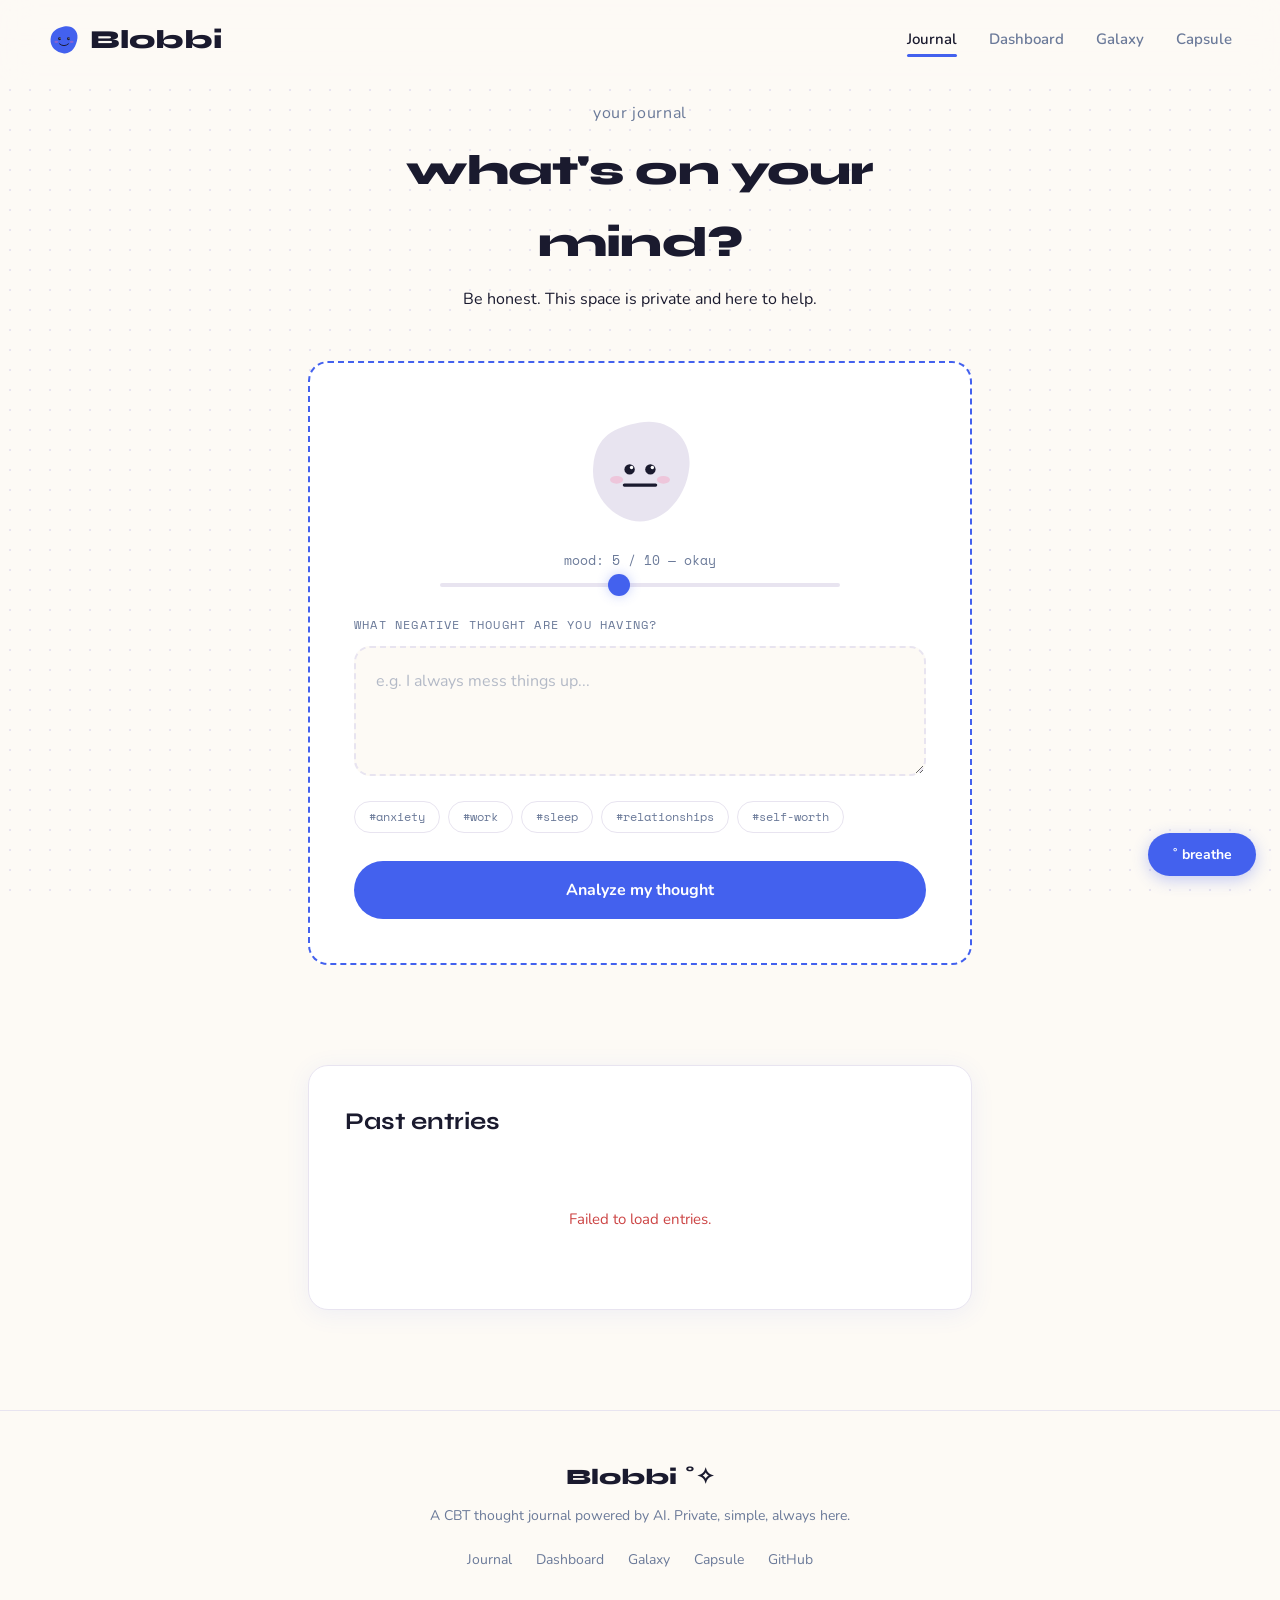
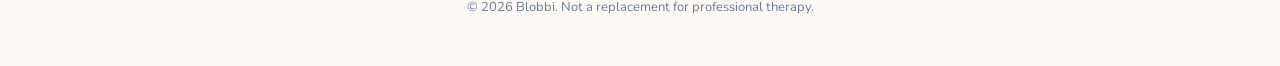
==== frontend/index.html @ 7f89bcb4 "fix: mobile nav fully opaque with visible links - Background fully opaque (no transparency/blur) - L" ====
<!DOCTYPE html>
<html lang="en">
<head>
    <meta charset="UTF-8">
    <meta name="viewport" content="width=device-width, initial-scale=1.0">
    <title>Blobbi — your feelings, sorted ˚✧</title>

    <!-- Google Fonts via <link> -->
    <link href="https://fonts.googleapis.com/css2?family=Nunito:wght@400;600;700;800;900&family=Syne:wght@700;800&family=Space+Mono&display=swap" rel="stylesheet">

    <style>
        /* ============================================================
           Blobbi — Design System
           ============================================================ */

        :root {
            --color-bg: #FDFAF5;
            --color-surface: #FFFFFF;
            --color-primary: #4361EE;
            --color-secondary: #C8F542;
            --color-pink: #FF6B9D;
            --color-yellow: #FFD166;
            --color-sky: #A8DAFF;
            --color-text: #1A1A2E;
            --color-muted: #6B7A99;
            --color-border: #E8E4F0;

            --font-display: 'Syne', sans-serif;
            --font-body: 'Nunito', sans-serif;
            --font-mono: 'Space Mono', monospace;

            --radius-card: 20px;
            --radius-pill: 100px;
            --shadow-card: 0 4px 24px rgba(67, 97, 238, 0.08);
            --shadow-card-hover: 0 8px 32px rgba(67, 97, 238, 0.14);
        }

        *, *::before, *::after {
            margin: 0;
            padding: 0;
            box-sizing: border-box;
        }

        html { scroll-behavior: smooth; font-size: 16px; }

        body {
            font-family: var(--font-body);
            background: var(--color-bg);
            color: var(--color-text);
            line-height: 1.7;
            overflow-x: hidden;
            -webkit-font-smoothing: antialiased;
        }

        /* Dot-grid background pattern */
        body::before {
            content: '';
            position: fixed;
            inset: 0;
            z-index: -1;
            background-image: radial-gradient(circle, var(--color-border) 1.2px, transparent 1.2px);
            background-size: 20px 20px;
        }

        /* Scroll reveal */
        .reveal {
            opacity: 0;
            transform: translateY(20px);
            transition: opacity 0.4s ease, transform 0.4s ease;
        }
        .reveal.visible {
            opacity: 1;
            transform: translateY(0);
        }

        /* ============================================================
           Navbar
           ============================================================ */
        .navbar {
            position: fixed;
            top: 0; left: 0; right: 0;
            z-index: 100;
            display: flex;
            align-items: center;
            justify-content: space-between;
            padding: 18px 48px;
            background: rgba(253, 250, 245, 0.85);
            backdrop-filter: blur(16px);
            -webkit-backdrop-filter: blur(16px);
            transition: box-shadow 0.3s ease;
        }
        .navbar.scrolled {
            box-shadow: 0 1px 0 var(--color-border);
        }

        .navbar-brand {
            display: flex;
            align-items: center;
            gap: 10px;
            font-family: var(--font-display);
            font-weight: 800;
            font-size: 26px;
            color: var(--color-text);
            text-decoration: none;
        }
        .navbar-brand .blob-icon { width: 32px; height: 32px; }

        .nav-links {
            display: flex;
            align-items: center;
            gap: 32px;
        }
        .nav-links a {
            font-family: var(--font-body);
            font-size: 15px;
            font-weight: 600;
            color: var(--color-muted);
            text-decoration: none;
            position: relative;
            transition: color 0.25s ease;
        }
        .nav-links a:hover,
        .nav-links a.active { color: var(--color-text); }
        .nav-links a::after {
            content: '';
            position: absolute;
            bottom: -4px; left: 0;
            width: 0; height: 2.5px;
            background: var(--color-primary);
            border-radius: 2px;
            transition: width 0.3s ease;
        }
        .nav-links a:hover::after,
        .nav-links a.active::after { width: 100%; }

        .nav-cta {
            font-family: var(--font-body);
            font-size: 14px;
            font-weight: 700;
            color: var(--color-text) !important;
            background: var(--color-secondary);
            padding: 10px 26px;
            border-radius: var(--radius-pill);
            text-decoration: none;
            transition: transform 0.2s ease, box-shadow 0.2s ease;
        }
        .nav-cta::after { display: none !important; }
        .nav-cta:hover {
            transform: scale(1.04);
            box-shadow: 0 4px 16px rgba(200, 245, 66, 0.4);
        }

        .nav-toggle {
            display: none;
            flex-direction: column;
            gap: 5px;
            background: none;
            border: none;
            cursor: pointer;
            padding: 4px;
        }
        .nav-toggle span {
            display: block;
            width: 24px; height: 2.5px;
            background: var(--color-text);
            border-radius: 2px;
            transition: transform 0.3s ease, opacity 0.3s ease;
        }

        /* ============================================================
           Journal Section
           ============================================================ */
        .journal-section {
            padding: 100px 48px;
            max-width: 760px;
            margin: 0 auto;
        }
        .journal-header { text-align: center; margin-bottom: 48px; }
        .journal-header .section-label {
            font-family: var(--font-body);
            font-weight: 400;
            font-size: 16px;
            color: var(--color-muted);
            letter-spacing: 0.04em;
            margin-bottom: 8px;
        }
        .journal-header .section-title {
            font-family: var(--font-display);
            font-weight: 800;
            font-size: clamp(28px, 3.5vw, 42px);
            color: var(--color-text);
            letter-spacing: -0.02em;
            margin-bottom: 8px;
        }
        .journal-header .section-desc { margin: 0 auto; }

        .journal-card {
            background: var(--color-surface);
            border: 2px dashed var(--color-primary);
            border-radius: var(--radius-card);
            padding: 44px;
            position: relative;
        }

        /* Mood display — single blob + slider */
        .mood-section {
            text-align: center;
            margin-bottom: 28px;
        }

        .mood-blob-display {
            width: 130px;
            height: 130px;
            margin: 0 auto 12px;
            animation: blobFloat 3s ease-in-out infinite;
            overflow: visible;
        }
        .mood-blob-display svg {
            width: 100%;
            height: 100%;
            overflow: visible;
            transition: opacity 0.3s ease;
        }

        .mood-value {
            font-family: var(--font-mono);
            font-size: 13px;
            color: var(--color-muted);
            margin-bottom: 12px;
        }

        /* Mood slider */
        .mood-slider-wrap {
            margin-bottom: 24px;
        }
        .mood-slider-wrap input[type="range"] {
            -webkit-appearance: none;
            appearance: none;
            width: 100%;
            max-width: 400px;
            height: 4px;
            background: var(--color-border);
            border-radius: 2px;
            outline: none;
            cursor: pointer;
            display: block;
            margin: 0 auto;
        }
        .mood-slider-wrap input[type="range"]::-webkit-slider-thumb {
            -webkit-appearance: none;
            width: 22px; height: 22px;
            border-radius: 50%;
            background: var(--color-primary);
            cursor: pointer;
            box-shadow: 0 0 12px rgba(67, 97, 238, 0.3);
            transition: transform 0.2s ease;
        }
        .mood-slider-wrap input[type="range"]::-webkit-slider-thumb:hover {
            transform: scale(1.15);
        }
        .mood-slider-wrap input[type="range"]::-moz-range-thumb {
            width: 22px; height: 22px;
            border-radius: 50%;
            background: var(--color-primary);
            border: none;
            cursor: pointer;
            box-shadow: 0 0 12px rgba(67, 97, 238, 0.3);
        }

        /* Thought textarea */
        .form-label {
            display: block;
            font-family: var(--font-mono);
            font-size: 12px;
            letter-spacing: 0.1em;
            text-transform: uppercase;
            color: var(--color-muted);
            margin-bottom: 10px;
        }

        .thought-input {
            width: 100%;
            min-height: 130px;
            padding: 20px;
            font-family: var(--font-body);
            font-size: 16px;
            line-height: 1.7;
            color: var(--color-text);
            background: var(--color-bg);
            border: 2px dashed var(--color-border);
            border-radius: 16px;
            outline: none;
            resize: vertical;
            transition: border-color 0.3s ease, box-shadow 0.3s ease;
        }
        .thought-input::placeholder { color: var(--color-muted); opacity: 0.5; }
        .thought-input:focus {
            border-color: var(--color-primary);
            box-shadow: 0 0 0 3px rgba(67, 97, 238, 0.08);
        }

        /* Tag stickers */
        .tag-row {
            display: flex;
            flex-wrap: wrap;
            gap: 8px;
            margin-top: 16px;
        }
        .tag-sticker {
            font-family: var(--font-mono);
            font-size: 12px;
            padding: 5px 14px;
            border-radius: var(--radius-pill);
            border: 1.5px solid var(--color-border);
            background: var(--color-surface);
            color: var(--color-muted);
            cursor: pointer;
            transition: all 0.2s ease;
        }
        .tag-sticker:hover { border-color: var(--color-primary); color: var(--color-primary); }
        .tag-sticker.active {
            background: var(--color-primary);
            color: #fff;
            border-color: var(--color-primary);
        }
        .tag-sticker.lime { background: var(--color-secondary); color: var(--color-text); border-color: var(--color-secondary); }
        .tag-sticker.pink { background: rgba(255,107,157,0.15); color: var(--color-pink); border-color: var(--color-pink); }
        .tag-sticker.yellow { background: rgba(255,209,102,0.2); color: #b8860b; border-color: var(--color-yellow); }

        /* Submit */
        .submit-btn {
            display: block;
            width: 100%;
            padding: 18px;
            margin-top: 28px;
            font-family: var(--font-body);
            font-size: 16px;
            font-weight: 700;
            color: #fff;
            background: var(--color-primary);
            border: none;
            border-radius: var(--radius-pill);
            cursor: pointer;
            transition: transform 0.2s ease, box-shadow 0.2s ease;
        }
        .submit-btn:hover {
            transform: scale(1.02);
            box-shadow: 0 8px 24px rgba(67, 97, 238, 0.3);
        }
        .submit-btn:active { transform: scale(0.97) !important; }
        .submit-btn:disabled { opacity: 0.5; cursor: not-allowed; transform: none; box-shadow: none; }

        .loading-dots span {
            display: inline-block;
            opacity: 0;
            animation: dotFade 1.4s infinite;
        }
        .loading-dots span:nth-child(2) { animation-delay: 0.2s; }
        .loading-dots span:nth-child(3) { animation-delay: 0.4s; }
        @keyframes dotFade {
            0%, 60%, 100% { opacity: 0; }
            30% { opacity: 1; }
        }

        /* AI Response */
        .response-area {
            display: none;
            margin-top: 28px;
            opacity: 0;
            transform: translateY(12px);
        }
        .response-area.visible {
            display: block;
            animation: fadeSlideUp 0.5s ease forwards;
        }
        @keyframes fadeSlideUp {
            to { opacity: 1; transform: translateY(0); }
        }

        .response-label {
            font-family: var(--font-mono);
            font-size: 11px;
            letter-spacing: 0.12em;
            text-transform: uppercase;
            color: var(--color-muted);
            margin-bottom: 6px;
        }

        .distortion-pill {
            display: inline-block;
            background: rgba(255, 107, 157, 0.12);
            color: var(--color-pink);
            border-radius: var(--radius-pill);
            padding: 5px 16px;
            font-family: var(--font-mono);
            font-size: 13px;
            font-weight: 700;
        }

        .reframe-box {
            margin-top: 16px;
            background: rgba(67, 97, 238, 0.05);
            border-left: 3px solid var(--color-primary);
            border-radius: 0 12px 12px 0;
            padding: 18px 22px;
            font-size: 16px;
            line-height: 1.8;
            color: var(--color-text);
        }

        .error {
            color: #c44;
            background: rgba(204, 68, 68, 0.06);
            border: 1px solid rgba(204, 68, 68, 0.12);
            padding: 12px 18px;
            border-radius: 12px;
            margin-top: 16px;
            font-size: 14px;
            display: none;
        }
        .error.visible { display: block; }

        /* ============================================================
           Past Entries
           ============================================================ */
        .entries-section {
            padding: 0 48px 100px;
            max-width: 760px;
            margin: 0 auto;
        }
        .entries-card {
            background: var(--color-surface);
            border-radius: var(--radius-card);
            padding: 36px;
            box-shadow: var(--shadow-card);
            border: 1px solid var(--color-border);
        }
        .entries-title {
            font-family: var(--font-display);
            font-weight: 700;
            font-size: 24px;
            color: var(--color-text);
            margin-bottom: 24px;
        }

        .entry-item {
            padding: 20px 0;
            border-bottom: 1px solid var(--color-border);
        }
        .entry-item:last-child { border-bottom: none; }

        .entry-header {
            display: flex;
            justify-content: space-between;
            align-items: baseline;
            margin-bottom: 8px;
        }
        .entry-mood {
            font-family: var(--font-display);
            font-weight: 700;
            font-size: 24px;
            color: var(--color-primary);
        }
        .entry-date {
            font-family: var(--font-mono);
            font-size: 11px;
            color: var(--color-muted);
        }
        .entry-thought {
            font-style: italic;
            color: var(--color-muted);
            font-size: 15px;
            margin: 8px 0;
            line-height: 1.6;
        }
        .entry-distortion { margin-bottom: 8px; }
        .entry-reframe {
            font-size: 14px;
            color: var(--color-muted);
            line-height: 1.7;
        }

        .empty-state {
            text-align: center;
            color: var(--color-muted);
            font-size: 15px;
            padding: 40px 0;
        }
        .loading {
            text-align: center;
            color: var(--color-muted);
            font-size: 14px;
            padding: 24px 0;
        }

        /* ============================================================
           Breath Bubble
           ============================================================ */
        .breathe-btn {
            position: fixed; bottom: 24px; right: 24px; z-index: 90;
            font-family: var(--font-body); font-size: 14px; font-weight: 700;
            color: #fff; background: var(--color-primary);
            padding: 12px 24px; border-radius: var(--radius-pill);
            border: none; cursor: pointer;
            box-shadow: 0 4px 16px rgba(67, 97, 238, 0.3);
            transition: transform 0.2s ease, box-shadow 0.2s ease;
        }
        .breathe-btn:hover { transform: scale(1.04); box-shadow: 0 6px 24px rgba(67, 97, 238, 0.4); }

        .breathe-overlay {
            position: fixed; inset: 0; z-index: 1000;
            background: rgba(253, 250, 245, 0.95);
            backdrop-filter: blur(20px); -webkit-backdrop-filter: blur(20px);
            display: none; flex-direction: column;
            align-items: center; justify-content: center;
        }
        .breathe-overlay.active { display: flex; }

        .breathe-wrap {
            position: relative;
            width: 200px; height: 200px;
            display: flex; align-items: center; justify-content: center;
        }
        .breathe-ring {
            position: absolute;
            width: 180px; height: 180px;
            transform: rotate(-90deg);
        }
        .breathe-ring circle {
            fill: none; stroke-width: 3; stroke-linecap: round;
        }
        .breathe-ring .ring-bg { stroke: var(--color-border); }
        .breathe-ring .ring-progress {
            stroke: var(--color-primary);
            stroke-dasharray: 534; stroke-dashoffset: 534;
            transition: stroke-dashoffset linear, stroke 0.5s ease;
        }

        .breathe-blob {
            width: 100px; height: 100px;
            transition-timing-function: ease-in-out;
        }
        .breathe-blob path { transition: fill ease-in-out; }

        .breathe-label {
            font-family: var(--font-display); font-weight: 800;
            font-size: clamp(28px, 4vw, 42px);
            color: var(--color-text); margin-top: 32px;
            transition: color 0.5s ease;
        }
        .breathe-counter {
            font-family: var(--font-mono); font-size: 14px;
            color: var(--color-muted); margin-top: 12px;
        }
        .breathe-done {
            font-family: var(--font-body); font-size: 16px; font-weight: 700;
            color: var(--color-primary); background: none;
            border: 2px solid var(--color-primary);
            padding: 12px 32px; border-radius: var(--radius-pill);
            cursor: pointer; margin-top: 32px;
            transition: all 0.2s ease;
        }
        .breathe-done:hover { background: var(--color-primary); color: #fff; }

        /* ============================================================
           Footer
           ============================================================ */
        .footer {
            border-top: 1px solid var(--color-border);
            padding: 48px;
            text-align: center;
        }
        .footer-brand {
            font-family: var(--font-display);
            font-weight: 800;
            font-size: 22px;
            color: var(--color-text);
            margin-bottom: 8px;
        }
        .footer-tagline {
            font-size: 14px;
            color: var(--color-muted);
            margin-bottom: 20px;
        }
        .footer-links {
            display: flex;
            justify-content: center;
            gap: 24px;
            flex-wrap: wrap;
        }
        .footer-links a {
            font-size: 14px;
            color: var(--color-muted);
            text-decoration: none;
            transition: color 0.25s ease;
        }
        .footer-links a:hover { color: var(--color-text); }
        .footer-bottom {
            margin-top: 24px;
            font-size: 13px;
            color: var(--color-muted);
        }

        /* ============================================================
           Responsive
           ============================================================ */
        @media (max-width: 768px) {
            .navbar { padding: 14px 24px; }
            .nav-links {
                display: none;
                position: fixed;
                top: 0; left: 0; right: 0; bottom: 0;
                background: #FDFAF5;
                flex-direction: column;
                align-items: center;
                justify-content: center;
                gap: 36px;
                z-index: 99;
            }
            .nav-links.open { display: flex; }
            .nav-links a {
                font-size: 22px;
                font-weight: 700;
                color: #1A1A2E !important;
                padding: 8px 0;
            }
            .nav-links a::after { display: none; }
            .nav-toggle { display: flex; z-index: 101; }
            .section { padding: 64px 24px; }
            .journal-section, .entries-section { padding-left: 24px; padding-right: 24px; }
            .journal-card, .entries-card { padding: 28px; }
            .footer { padding: 40px 24px; }
            .mood-blob-display { width: 110px; height: 110px; }
        }

        @media (max-width: 480px) {
            .journal-section { padding: 80px 20px 48px; }
            .journal-card { padding: 20px; }
        }
    </style>
</head>
<body>

    <!-- ============================================================
         Navbar
         ============================================================ -->
    <nav class="navbar" id="navbar">
        <a href="/" class="navbar-brand">
            <!-- Blob mascot SVG -->
            <svg class="blob-icon" viewBox="0 0 100 100" xmlns="http://www.w3.org/2000/svg">
                <path d="M50 8 C72 3, 95 18, 92 44 C89 70, 74 94, 50 92 C26 90, 6 72, 8 48 C10 22, 28 13, 50 8Z" fill="#4361EE"/>
                <circle cx="36" cy="46" r="4.5" fill="#1A1A2E"/>
                <circle cx="64" cy="46" r="4.5" fill="#1A1A2E"/>
                <circle cx="37.5" cy="44.5" r="1.5" fill="#fff"/>
                <circle cx="65.5" cy="44.5" r="1.5" fill="#fff"/>
                <ellipse cx="26" cy="56" rx="6" ry="3.5" fill="#FF6B9D" opacity="0.35"/>
                <ellipse cx="74" cy="56" rx="6" ry="3.5" fill="#FF6B9D" opacity="0.35"/>
                <path d="M36 62 Q50 74 64 62" stroke="#1A1A2E" stroke-width="3" fill="none" stroke-linecap="round"/>
            </svg>
            Blobbi
        </a>
        <div class="nav-links" id="navLinks">
            <a href="/" class="active">Journal</a>
            <a href="dashboard.html">Dashboard</a>
            <a href="galaxy.html">Galaxy</a>
            <a href="capsule.html">Capsule</a>
        </div>
        <button class="nav-toggle" id="navToggle" aria-label="Toggle menu">
            <span></span><span></span><span></span>
        </button>
    </nav>

    <!-- ============================================================
         Journal (the actual app)
         ============================================================ -->
    <section class="journal-section" id="journal">
        <div class="journal-header reveal">
            <p class="section-label">your journal</p>
            <h2 class="section-title">what's on your mind?</h2>
            <p class="section-desc">
                Be honest. This space is private and here to help.
            </p>
        </div>

        <div class="journal-card reveal">
            <!-- Mood: single blob + slider -->
            <div class="mood-section">
                <div class="mood-blob-display" id="mood-blob-display">
                    <!-- Blob SVG injected by JS based on slider value -->
                </div>
                <div class="mood-value" id="mood-value">mood: 5 / 10 — okay</div>

                <!-- Mood slider -->
                <div class="mood-slider-wrap">
                    <input type="range" id="mood" min="1" max="10" value="5">
                </div>
            </div>

            <!-- Thought input -->
            <label class="form-label" for="thought">What negative thought are you having?</label>
            <textarea class="thought-input" id="thought" placeholder="e.g. I always mess things up..."></textarea>

            <!-- Tag stickers -->
            <div class="tag-row" id="tag-row">
                <span class="tag-sticker" data-tag="anxiety">#anxiety</span>
                <span class="tag-sticker" data-tag="work">#work</span>
                <span class="tag-sticker" data-tag="sleep">#sleep</span>
                <span class="tag-sticker" data-tag="relationships">#relationships</span>
                <span class="tag-sticker" data-tag="self-worth">#self-worth</span>
            </div>

            <!-- Submit -->
            <button class="submit-btn" id="submit-btn" onclick="submitEntry()">Analyze my thought</button>

            <!-- AI response -->
            <div class="response-area" id="response-area">
                <div class="response-label">Cognitive distortion</div>
                <div class="distortion-pill" id="response-distortion"></div>
                <div style="margin-top: 16px;">
                    <div class="response-label">A gentler perspective</div>
                    <div class="reframe-box" id="response-reframe"></div>
                </div>
            </div>

            <!-- Error -->
            <div class="error" id="error-msg"></div>
        </div>
    </section>

    <!-- ============================================================
         Past Entries
         ============================================================ -->
    <section class="entries-section">
        <div class="entries-card reveal">
            <h3 class="entries-title">Past entries</h3>
            <div id="entries-list">
                <div class="loading">Loading entries…</div>
            </div>
        </div>
    </section>

    <!-- ============================================================
         Footer
         ============================================================ -->
    <footer class="footer">
        <div class="footer-brand">Blobbi ˚✧</div>
        <p class="footer-tagline">A CBT thought journal powered by AI. Private, simple, always here.</p>
        <div class="footer-links">
            <a href="#journal">Journal</a>
            <a href="dashboard.html">Dashboard</a>
            <a href="galaxy.html">Galaxy</a>
            <a href="capsule.html">Capsule</a>
            <a href="https://github.com/fedyann/se-toolkit-hackathon" target="_blank">GitHub</a>
        </div>
        <div class="footer-bottom">
            &copy; 2026 Blobbi. Not a replacement for professional therapy.
        </div>
    </footer>

    <!-- Breath Bubble button -->
    <button class="breathe-btn" id="breatheBtn" onclick="openBreathe()">˚ breathe</button>

    <!-- Breath overlay -->
    <div class="breathe-overlay" id="breatheOverlay">
        <div class="breathe-wrap">
            <svg class="breathe-ring" viewBox="0 0 180 180">
                <circle class="ring-bg" cx="90" cy="90" r="85"/>
                <circle class="ring-progress" id="ringProgress" cx="90" cy="90" r="85"/>
            </svg>
            <svg class="breathe-blob" id="breatheBlob" viewBox="0 0 100 100">
                <path d="M50 8 C72 3, 95 18, 92 44 C89 70, 74 94, 50 92 C26 90, 6 72, 8 48 C10 22, 28 13, 50 8Z" fill="#4361EE"/>
                <circle cx="42" cy="48" r="4" fill="#1A1A2E"/><circle cx="58" cy="48" r="4" fill="#1A1A2E"/>
                <circle cx="43.5" cy="46.5" r="1.3" fill="#fff"/><circle cx="59.5" cy="46.5" r="1.3" fill="#fff"/>
                <ellipse cx="32" cy="56" rx="5" ry="3" fill="#FF6B9D" opacity="0.35"/><ellipse cx="68" cy="56" rx="5" ry="3" fill="#FF6B9D" opacity="0.35"/>
                <path d="M36 62 Q50 74 64 62" stroke="#1A1A2E" stroke-width="2.5" fill="none" stroke-linecap="round"/>
            </svg>
        </div>
        <div class="breathe-label" id="breatheLabel">Inhale</div>
        <div class="breathe-counter" id="breatheCounter">cycle 1 of 4</div>
        <button class="breathe-done" onclick="closeBreathe()">done</button>
    </div>

    <!-- ============================================================
         JavaScript
         ============================================================ -->
    <script>
        // --- Navbar scroll ---
        const navbar = document.getElementById('navbar');
        window.addEventListener('scroll', () => {
            navbar.classList.toggle('scrolled', window.scrollY > 30);
        }, { passive: true });

        // --- Mobile menu ---
        const navToggle = document.getElementById('navToggle');
        const navLinks = document.getElementById('navLinks');
        navToggle.addEventListener('click', () => navLinks.classList.toggle('open'));
        navLinks.querySelectorAll('a').forEach(link => {
            link.addEventListener('click', () => navLinks.classList.remove('open'));
        });

        // --- Scroll reveal ---
        const revealObserver = new IntersectionObserver((entries) => {
            entries.forEach(entry => {
                if (entry.isIntersecting) {
                    entry.target.classList.add('visible');
                    revealObserver.unobserve(entry.target);
                }
            });
        }, { threshold: 0.12, rootMargin: '0px 0px -30px 0px' });

        document.querySelectorAll('.reveal').forEach(el => revealObserver.observe(el));

        // --- Mood: single blob that changes with slider ---
        const moodInput = document.getElementById('mood');
        const moodValue = document.getElementById('mood-value');
        const blobDisplay = document.getElementById('mood-blob-display');

        // Each mood has: color, label, shape path, mouth path
        const moodBlobs = {
            1: { color: '#A8DAFF', label: 'very low',
                shape: 'M50 15 Q50 15 65 45 Q75 65 65 80 Q55 92 50 92 Q45 92 35 80 Q25 65 35 45 Q50 15 50 15Z',
                mouth: 'M38 64 Q50 54 62 64' },
            2: { color: '#A8DAFF', label: 'low',
                shape: 'M25 72 Q20 72 20 64 Q20 56 28 54 Q28 42 40 38 Q44 28 56 28 Q68 28 72 38 Q84 42 84 54 Q92 56 92 64 Q92 72 87 72Z',
                mouth: 'M40 62 Q50 54 60 62' },
            3: { color: '#FFD166', label: 'struggling',
                shape: 'M55 12 L35 52 L50 52 L42 88 L72 44 L56 44Z',
                mouth: 'M42 60 L58 60' },
            4: { color: '#FFD166', label: 'uneasy',
                shape: 'M55 12 Q80 12 85 38 Q90 64 70 82 Q50 95 35 78 Q20 62 25 38 Q30 18 55 12Z',
                mouth: 'M42 58 L56 58' },
            5: { color: '#E8E4F0', label: 'okay',
                shape: 'M50 12 C70 8, 90 22, 88 46 C86 68, 70 88, 50 88 C30 88, 12 68, 14 46 C16 22, 30 16, 50 12Z',
                mouth: 'M38 60 L62 60' },
            6: { color: '#E8E4F0', label: 'alright',
                shape: 'M22 22 Q22 12 32 12 L68 12 Q78 12 78 22 L78 68 Q78 78 68 78 L32 78 Q22 78 22 68Z',
                mouth: 'M40 58 Q50 64 60 58' },
            7: { color: '#C8F542', label: 'good',
                shape: 'M50 22 C62 22 72 32 72 44 C72 56 62 66 50 66 C38 66 28 56 28 44 C28 32 38 22 50 22Z M50 10 L50 16 M50 72 L50 78 M16 44 L22 44 M78 44 L84 44 M26 20 L30 24 M70 64 L74 68 M26 68 L30 64 M70 20 L74 24',
                mouth: 'M38 56 Q50 66 62 56' },
            8: { color: '#C8F542', label: 'great',
                shape: 'M50 10 L58 38 L88 38 L64 54 L72 82 L50 66 L28 82 L36 54 L12 38 L42 38Z',
                mouth: 'M36 54 Q50 66 64 54' },
            9: { color: '#FF6B9D', label: 'amazing',
                shape: 'M50 82 Q20 62 18 40 Q16 22 32 16 Q42 12 50 24 Q58 12 68 16 Q84 22 82 40 Q80 62 50 82Z',
                mouth: 'M36 52 Q50 66 64 52' },
            10: { color: '#FF6B9D', label: 'wonderful',
                shape: 'M50 88 Q14 66 12 38 Q10 16 30 10 Q42 6 50 20 Q58 6 70 10 Q90 16 88 38 Q86 66 50 88Z',
                mouth: 'M34 50 Q50 68 66 50' },
        };

        function renderBlob(val) {
            const m = moodBlobs[val];
            const blushFill = val >= 9 ? '#fff' : '#FF6B9D';
            const blushOpacity = val >= 9 ? 0.35 : (val >= 7 ? 0.3 : 0.25);
            // Face centered at 50,50 for all shapes
            blobDisplay.innerHTML = `<svg viewBox="0 0 100 100" xmlns="http://www.w3.org/2000/svg">
                <path d="${m.shape}" fill="${m.color}"/>
                <circle cx="42" cy="48" r="4" fill="#1A1A2E"/>
                <circle cx="58" cy="48" r="4" fill="#1A1A2E"/>
                <circle cx="43.5" cy="46.5" r="1.3" fill="#fff"/>
                <circle cx="59.5" cy="46.5" r="1.3" fill="#fff"/>
                <ellipse cx="32" cy="56" rx="5" ry="3" fill="${blushFill}" opacity="${blushOpacity}"/>
                <ellipse cx="68" cy="56" rx="5" ry="3" fill="${blushFill}" opacity="${blushOpacity}"/>
                <path d="${m.mouth}" stroke="#1A1A2E" stroke-width="2.5" fill="none" stroke-linecap="round"/>
            </svg>`;
        }

        moodInput.addEventListener('input', () => {
            const val = parseInt(moodInput.value);
            moodValue.textContent = `mood: ${val} / 10 — ${moodBlobs[val].label}`;
            renderBlob(val);
        });

        // Initial render
        renderBlob(5);

        // --- Tag stickers ---
        document.querySelectorAll('.tag-sticker').forEach(tag => {
            tag.addEventListener('click', () => tag.classList.toggle('active'));
        });

        // --- Submit entry ---
        async function submitEntry() {
            const thought = document.getElementById('thought').value.trim();
            const mood = parseInt(moodInput.value);
            const btn = document.getElementById('submit-btn');
            const responseArea = document.getElementById('response-area');
            const errorMsg = document.getElementById('error-msg');

            errorMsg.classList.remove('visible');
            responseArea.classList.remove('visible');

            if (!thought) {
                showError('Please enter a thought.');
                return;
            }

            btn.disabled = true;
            btn.innerHTML = 'Analyzing<span class="loading-dots"><span>.</span><span>.</span><span>.</span></span>';

            try {
                const res = await fetch('/api/entries', {
                    method: 'POST',
                    headers: { 'Content-Type': 'application/json' },
                    body: JSON.stringify({ mood, thought }),
                });

                if (!res.ok) {
                    const err = await res.json();
                    throw new Error(err.detail || 'Server error');
                }

                const data = await res.json();
                document.getElementById('response-distortion').textContent = data.distortion;
                document.getElementById('response-reframe').textContent = data.reframe;
                responseArea.classList.add('visible');
                document.getElementById('thought').value = '';
                loadEntries();
            } catch (err) {
                showError('Failed to analyze: ' + err.message);
            } finally {
                btn.disabled = false;
                btn.textContent = 'Analyze my thought';
            }
        }

        // --- Load entries ---
        async function loadEntries() {
            const listEl = document.getElementById('entries-list');
            try {
                const res = await fetch('/api/entries');
                if (!res.ok) throw new Error('Failed to load entries');
                const entries = await res.json();

                if (entries.length === 0) {
                    listEl.innerHTML = '<div class="empty-state">No entries yet. Write your first thought above.</div>';
                    return;
                }

                listEl.innerHTML = entries.map(e => `
                    <div class="entry-item">
                        <div class="entry-header">
                            <span class="entry-mood">${e.mood}</span>
                            <span class="entry-date">${new Date(e.created_at).toLocaleString()}</span>
                        </div>
                        <div class="entry-thought">"${escapeHtml(e.thought)}"</div>
                        <div class="entry-distortion">
                            <span class="distortion-pill">${escapeHtml(e.distortion)}</span>
                        </div>
                        <div class="entry-reframe">${escapeHtml(e.reframe)}</div>
                    </div>
                `).join('');
            } catch (err) {
                listEl.innerHTML = '<div class="empty-state" style="color:#c44;">Failed to load entries.</div>';
            }
        }

        function showError(msg) {
            const el = document.getElementById('error-msg');
            el.textContent = msg;
            el.classList.add('visible');
        }

        function escapeHtml(text) {
            const div = document.createElement('div');
            div.textContent = text;
            return div.innerHTML;
        }

        loadEntries();

        // ====== FEATURE 3: Breath Bubble ======
        let breatheTimeout = null;
        let breatheCycle = 0;
        const CIRCUMFERENCE = 2 * Math.PI * 85;

        function openBreathe() {
            document.getElementById('breatheOverlay').classList.add('active');
            breatheCycle = 0;
            runBreathCycle();
        }

        function closeBreathe() {
            document.getElementById('breatheOverlay').classList.remove('active');
            if (breatheTimeout) clearTimeout(breatheTimeout);
        }

        function setPhase(label, scale, fill, glowSize, glowColor, durationMs) {
            const blob = document.getElementById('breatheBlob');
            const path = blob.querySelector('path');
            blob.style.transition = `transform ${durationMs}ms ease-in-out`;
            blob.style.transform = `scale(${scale})`;
            path.style.transition = `fill ${durationMs}ms ease-in-out`;
            path.setAttribute('fill', fill);
            blob.style.filter = `drop-shadow(0 0 ${glowSize}px ${glowColor})`;
            document.getElementById('breatheLabel').textContent = label;

            const ring = document.getElementById('ringProgress');
            ring.style.transition = `stroke-dashoffset ${durationMs}ms linear, stroke 0.5s ease`;
            ring.style.strokeDashoffset = '0';
            ring.style.stroke = fill;
        }

        function resetRing() {
            const ring = document.getElementById('ringProgress');
            ring.style.transition = 'none';
            ring.style.strokeDashoffset = String(CIRCUMFERENCE);
        }

        function runBreathCycle() {
            if (breatheCycle >= 4) {
                document.getElementById('breatheLabel').textContent = 'well done ✦';
                document.getElementById('breatheCounter').textContent = 'complete';
                return;
            }

            document.getElementById('breatheCounter').textContent = `cycle ${breatheCycle + 1} of 4`;

            resetRing();
            setPhase('Inhale', 1.3, '#4361EE', 32, '#4361EE66', 4000);
            requestAnimationFrame(() => {
                document.getElementById('ringProgress').style.strokeDashoffset = '0';
            });

            breatheTimeout = setTimeout(() => {
                resetRing();
                setPhase('Hold', 1.3, '#C8F542', 24, '#C8F54266', 4000);
                requestAnimationFrame(() => {
                    document.getElementById('ringProgress').style.strokeDashoffset = '0';
                });

                breatheTimeout = setTimeout(() => {
                    resetRing();
                    setPhase('Exhale', 1.0, '#A8DAFF', 8, '#A8DAFF33', 4000);
                    requestAnimationFrame(() => {
                        document.getElementById('ringProgress').style.strokeDashoffset = '0';
                    });

                    breatheTimeout = setTimeout(() => {
                        resetRing();
                        setPhase('Hold', 1.0, '#E8E4F0', 8, '#E8E4F033', 4000);
                        requestAnimationFrame(() => {
                            document.getElementById('ringProgress').style.strokeDashoffset = '0';
                        });

                        breatheTimeout = setTimeout(() => {
                            breatheCycle++;
                            runBreathCycle();
                        }, 4000);
                    }, 4000);
                }, 4000);
            }, 4000);
        }
    </script>
</body>
</html>
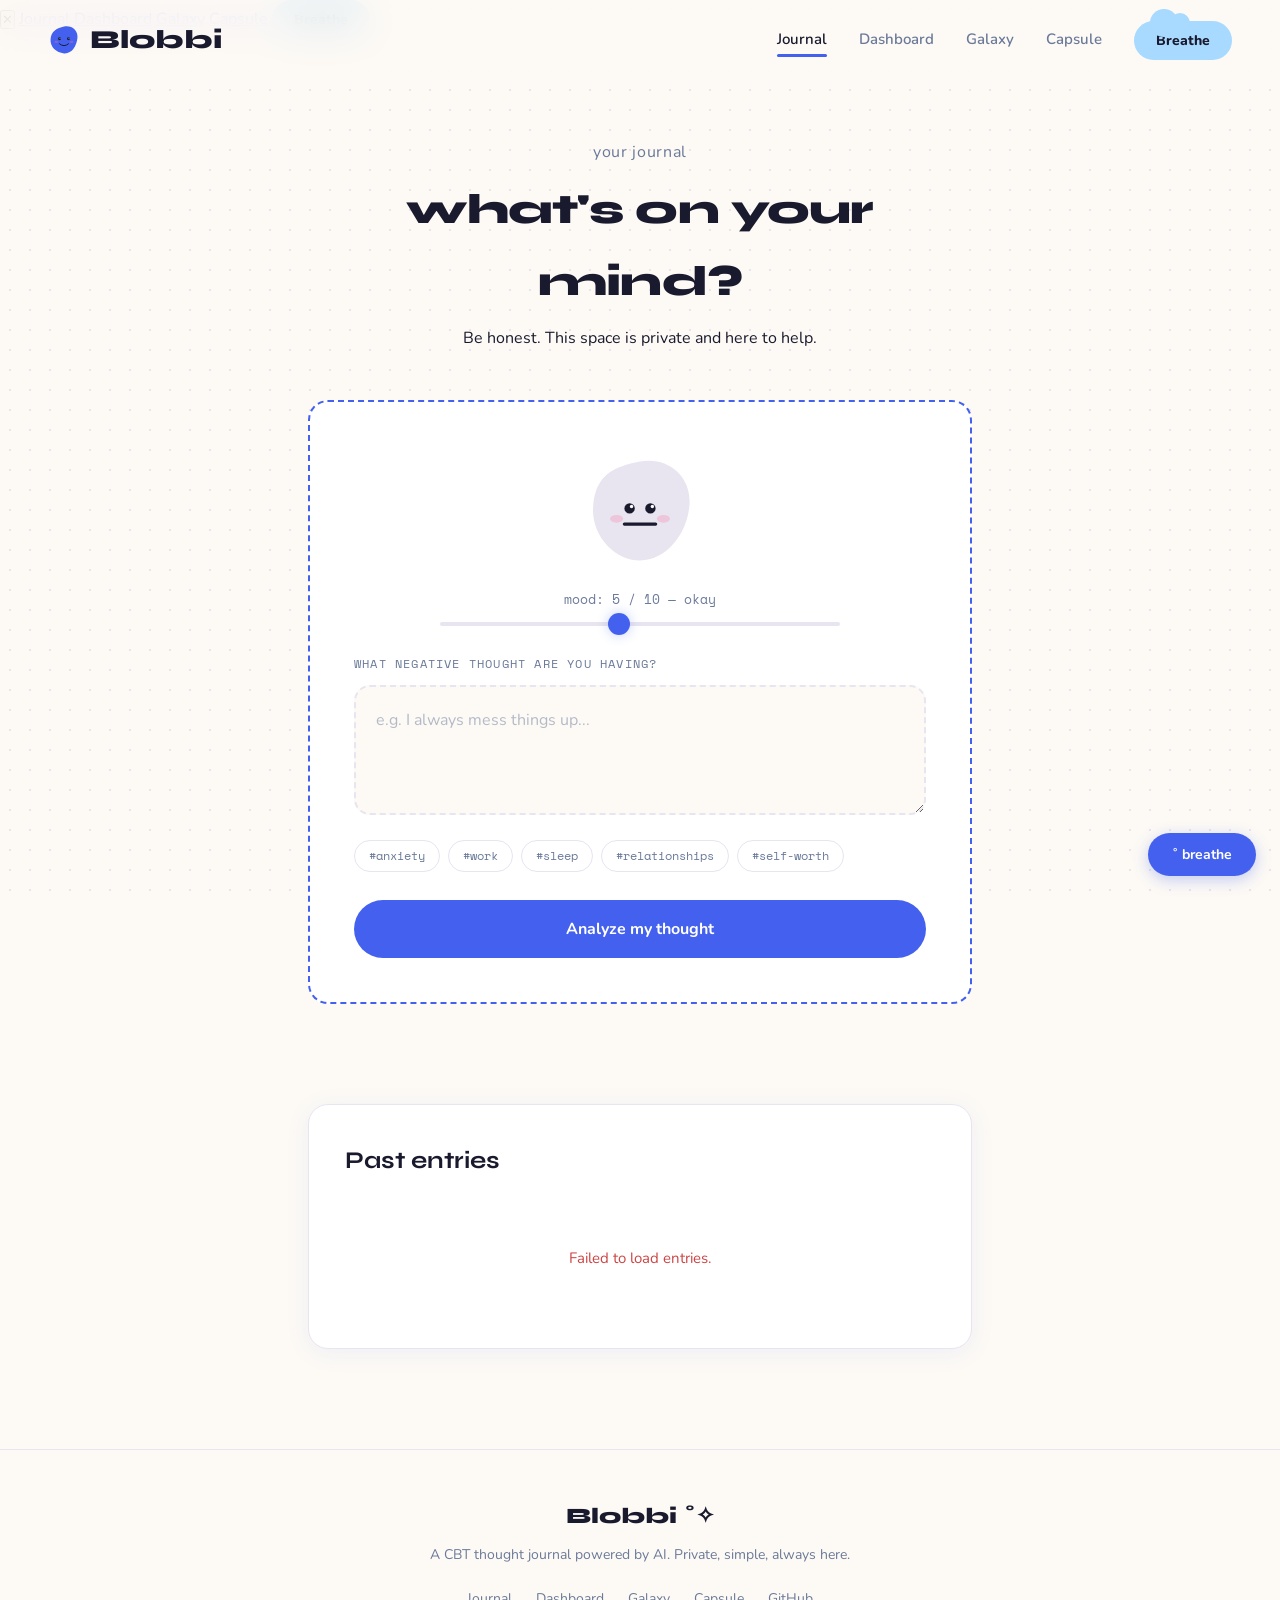
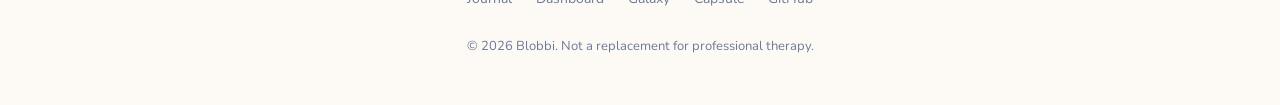
==== commit a0b5feef: "fix: mobile nav overflow, breathe cloud button, first inhale animation Bug 1 - Mobile nav overflow: " ====
--- a/frontend/index.html
+++ b/frontend/index.html
@@ -133,6 +133,53 @@
         .nav-links a:hover::after,
         .nav-links a.active::after { width: 100%; }
 
+        /* Breathe cloud button in nav */
+        .breathe-nav-btn {
+            position: relative;
+            background: #A8DAFF;
+            border-radius: 50px;
+            padding: 10px 22px;
+            font-family: 'Nunito', sans-serif;
+            font-weight: 800;
+            font-size: 14px;
+            color: #1A1A2E;
+            border: none;
+            cursor: pointer;
+            text-decoration: none;
+            animation: cloud-float 3s ease-in-out infinite;
+            transition: background 0.3s ease, color 0.3s ease, transform 0.3s ease;
+        }
+        .breathe-nav-btn::before,
+        .breathe-nav-btn::after {
+            content: '';
+            position: absolute;
+            background: #A8DAFF;
+            border-radius: 50%;
+            transition: background 0.3s ease;
+        }
+        .breathe-nav-btn::before {
+            width: 28px; height: 28px;
+            top: -12px; left: 16px;
+        }
+        .breathe-nav-btn::after {
+            width: 20px; height: 20px;
+            top: -8px; left: 36px;
+        }
+        .breathe-nav-btn:hover {
+            background: #4361EE;
+            color: #fff;
+            transform: scale(1.05);
+        }
+        .breathe-nav-btn:hover::before,
+        .breathe-nav-btn:hover::after {
+            background: #4361EE;
+        }
+
+        @keyframes cloud-float {
+            0%, 100% { transform: translateY(0px); }
+            50% { transform: translateY(-4px); }
+        }
+
         .nav-cta {
             font-family: var(--font-body);
             font-size: 14px;
@@ -606,26 +653,72 @@
            ============================================================ */
         @media (max-width: 768px) {
             .navbar { padding: 14px 24px; }
-            .nav-links {
+            .nav-links { display: none; }
+            .nav-links a::after { display: none; }
+            .breathe-nav-btn { display: none; }
+
+            .nav-toggle {
+                display: flex;
+                flex-direction: column;
+                gap: 5px;
+                background: none;
+                border: none;
+                cursor: pointer;
+                padding: 8px;
+                z-index: 1001;
+            }
+            .nav-toggle span {
+                display: block;
+                width: 26px; height: 3px;
+                background: var(--color-text);
+                border-radius: 2px;
+                transition: transform 0.3s ease, opacity 0.3s ease;
+            }
+
+            .mobile-menu {
                 display: none;
                 position: fixed;
                 top: 0; left: 0; right: 0; bottom: 0;
-                background: #FDFAF5;
+                background: #FFFFFF;
+                z-index: 1000;
                 flex-direction: column;
-                align-items: center;
-                justify-content: center;
-                gap: 36px;
-                z-index: 99;
+                padding-top: 70px;
+                overflow-y: auto;
             }
-            .nav-links.open { display: flex; }
-            .nav-links a {
-                font-size: 22px;
+            .mobile-menu.open { display: flex; }
+
+            .mobile-menu-close {
+                position: absolute;
+                top: 18px; right: 24px;
+                background: none;
+                border: none;
+                font-size: 28px;
+                color: var(--color-text);
+                cursor: pointer;
+                padding: 8px;
+                z-index: 1002;
+                line-height: 1;
+            }
+
+            .mobile-menu a {
+                display: block;
+                font-family: var(--font-body);
+                font-size: 1.2rem;
                 font-weight: 700;
-                color: #1A1A2E !important;
-                padding: 8px 0;
+                color: var(--color-text);
+                text-decoration: none;
+                padding: 16px 24px;
+                border-bottom: 1px solid var(--color-border);
+                text-align: left;
             }
-            .nav-links a::after { display: none; }
-            .nav-toggle { display: flex; z-index: 101; }
+            .mobile-menu a:hover { background: var(--color-bg); }
+
+            .mobile-menu .breathe-nav-btn {
+                display: inline-block;
+                margin: 24px auto;
+                animation: cloud-float 3s ease-in-out infinite;
+            }
+
             .section { padding: 64px 24px; }
             .journal-section, .entries-section { padding-left: 24px; padding-right: 24px; }
             .journal-card, .entries-card { padding: 28px; }
@@ -664,11 +757,22 @@
             <a href="dashboard.html">Dashboard</a>
             <a href="galaxy.html">Galaxy</a>
             <a href="capsule.html">Capsule</a>
+            <button class="breathe-nav-btn" onclick="openBreathe()">Breathe</button>
         </div>
         <button class="nav-toggle" id="navToggle" aria-label="Toggle menu">
             <span></span><span></span><span></span>
         </button>
     </nav>
+
+    <!-- Mobile menu overlay -->
+    <div class="mobile-menu" id="mobileMenu">
+        <button class="mobile-menu-close" id="mobileMenuClose" aria-label="Close menu">✕</button>
+        <a href="/" class="active">Journal</a>
+        <a href="dashboard.html">Dashboard</a>
+        <a href="galaxy.html">Galaxy</a>
+        <a href="capsule.html">Capsule</a>
+        <button class="breathe-nav-btn" onclick="openBreathe(); closeMobileMenu();">Breathe</button>
+    </div>
 
     <!-- ============================================================
          Journal (the actual app)
@@ -792,10 +896,18 @@
 
         // --- Mobile menu ---
         const navToggle = document.getElementById('navToggle');
-        const navLinks = document.getElementById('navLinks');
-        navToggle.addEventListener('click', () => navLinks.classList.toggle('open'));
-        navLinks.querySelectorAll('a').forEach(link => {
-            link.addEventListener('click', () => navLinks.classList.remove('open'));
+        const mobileMenu = document.getElementById('mobileMenu');
+        const mobileMenuClose = document.getElementById('mobileMenuClose');
+
+        navToggle.addEventListener('click', () => mobileMenu.classList.add('open'));
+        mobileMenuClose.addEventListener('click', () => mobileMenu.classList.remove('open'));
+
+        function closeMobileMenu() {
+            mobileMenu.classList.remove('open');
+        }
+
+        mobileMenu.querySelectorAll('a').forEach(link => {
+            link.addEventListener('click', () => mobileMenu.classList.remove('open'));
         });
 
         // --- Scroll reveal ---
@@ -973,12 +1085,21 @@
         // ====== FEATURE 3: Breath Bubble ======
         let breatheTimeout = null;
         let breatheCycle = 0;
+        let currentPhase = 0;
         const CIRCUMFERENCE = 2 * Math.PI * 85;
+
+        const phases = [
+            { label: 'Inhale',  duration: 4000, scale: 1.3, color: '#4361EE', glowSize: 32, glowColor: '#4361EE66' },
+            { label: 'Hold',    duration: 2000, scale: 1.3, color: '#C8F542', glowSize: 32, glowColor: '#C8F54266' },
+            { label: 'Exhale',  duration: 6000, scale: 1.0, color: '#A8DAFF', glowSize: 8,  glowColor: '#A8DAFF33' },
+            { label: 'Rest',    duration: 1000, scale: 1.0, color: '#A8DAFF', glowSize: 8,  glowColor: '#A8DAFF33' },
+        ];
 
         function openBreathe() {
             document.getElementById('breatheOverlay').classList.add('active');
             breatheCycle = 0;
-            runBreathCycle();
+            currentPhase = 0;
+            initBreathing();
         }
 
         function closeBreathe() {
@@ -986,71 +1107,69 @@
             if (breatheTimeout) clearTimeout(breatheTimeout);
         }
 
-        function setPhase(label, scale, fill, glowSize, glowColor, durationMs) {
+        function applyPhase(phaseIdx) {
+            const p = phases[phaseIdx];
             const blob = document.getElementById('breatheBlob');
             const path = blob.querySelector('path');
-            blob.style.transition = `transform ${durationMs}ms ease-in-out`;
-            blob.style.transform = `scale(${scale})`;
-            path.style.transition = `fill ${durationMs}ms ease-in-out`;
-            path.setAttribute('fill', fill);
-            blob.style.filter = `drop-shadow(0 0 ${glowSize}px ${glowColor})`;
-            document.getElementById('breatheLabel').textContent = label;
+
+            blob.style.transition = `transform ${p.duration}ms ease-in-out`;
+            blob.style.transform = `scale(${p.scale})`;
+            path.style.transition = `fill ${p.duration}ms ease-in-out`;
+            path.setAttribute('fill', p.color);
+            blob.style.filter = `drop-shadow(0 0 ${p.glowSize}px ${p.glowColor})`;
+            document.getElementById('breatheLabel').textContent = p.label;
 
             const ring = document.getElementById('ringProgress');
-            ring.style.transition = `stroke-dashoffset ${durationMs}ms linear, stroke 0.5s ease`;
-            ring.style.strokeDashoffset = '0';
-            ring.style.stroke = fill;
-        }
-
-        function resetRing() {
+            ring.style.transition = `stroke-dashoffset ${p.duration}ms linear, stroke 0.5s ease`;
+            ring.style.stroke = p.color;
+            requestAnimationFrame(() => {
+                ring.style.strokeDashoffset = '0';
+            });
+        }
+
+        function initBreathing() {
+            const blob = document.getElementById('breatheBlob');
+            const path = blob.querySelector('path');
             const ring = document.getElementById('ringProgress');
+
+            // 1. Set resting state immediately (no transition)
+            blob.style.transition = 'none';
+            blob.style.transform = 'scale(1.0)';
+            path.style.transition = 'none';
+            path.setAttribute('fill', '#A8DAFF');
+            blob.style.filter = 'drop-shadow(0 0 8px #A8DAFF33)';
             ring.style.transition = 'none';
             ring.style.strokeDashoffset = String(CIRCUMFERENCE);
-        }
-
-        function runBreathCycle() {
-            if (breatheCycle >= 4) {
-                document.getElementById('breatheLabel').textContent = 'well done ✦';
-                document.getElementById('breatheCounter').textContent = 'complete';
-                return;
+
+            // 2. Force browser to paint
+            blob.getBoundingClientRect();
+
+            // 3. Now start first phase with transition ready
+            requestAnimationFrame(() => {
+                requestAnimationFrame(() => {
+                    startPhase(0);
+                });
+            });
+        }
+
+        function startPhase(idx) {
+            if (idx >= phases.length) {
+                breatheCycle++;
+                if (breatheCycle >= 4) {
+                    document.getElementById('breatheLabel').textContent = 'well done ✦';
+                    document.getElementById('breatheCounter').textContent = 'complete';
+                    return;
+                }
+                idx = 0;
             }
 
+            currentPhase = idx;
             document.getElementById('breatheCounter').textContent = `cycle ${breatheCycle + 1} of 4`;
-
-            resetRing();
-            setPhase('Inhale', 1.3, '#4361EE', 32, '#4361EE66', 4000);
-            requestAnimationFrame(() => {
-                document.getElementById('ringProgress').style.strokeDashoffset = '0';
-            });
+            applyPhase(idx);
 
             breatheTimeout = setTimeout(() => {
-                resetRing();
-                setPhase('Hold', 1.3, '#C8F542', 24, '#C8F54266', 4000);
-                requestAnimationFrame(() => {
-                    document.getElementById('ringProgress').style.strokeDashoffset = '0';
-                });
-
-                breatheTimeout = setTimeout(() => {
-                    resetRing();
-                    setPhase('Exhale', 1.0, '#A8DAFF', 8, '#A8DAFF33', 4000);
-                    requestAnimationFrame(() => {
-                        document.getElementById('ringProgress').style.strokeDashoffset = '0';
-                    });
-
-                    breatheTimeout = setTimeout(() => {
-                        resetRing();
-                        setPhase('Hold', 1.0, '#E8E4F0', 8, '#E8E4F033', 4000);
-                        requestAnimationFrame(() => {
-                            document.getElementById('ringProgress').style.strokeDashoffset = '0';
-                        });
-
-                        breatheTimeout = setTimeout(() => {
-                            breatheCycle++;
-                            runBreathCycle();
-                        }, 4000);
-                    }, 4000);
-                }, 4000);
-            }, 4000);
+                startPhase(idx + 1);
+            }, phases[idx].duration);
         }
     </script>
 </body>
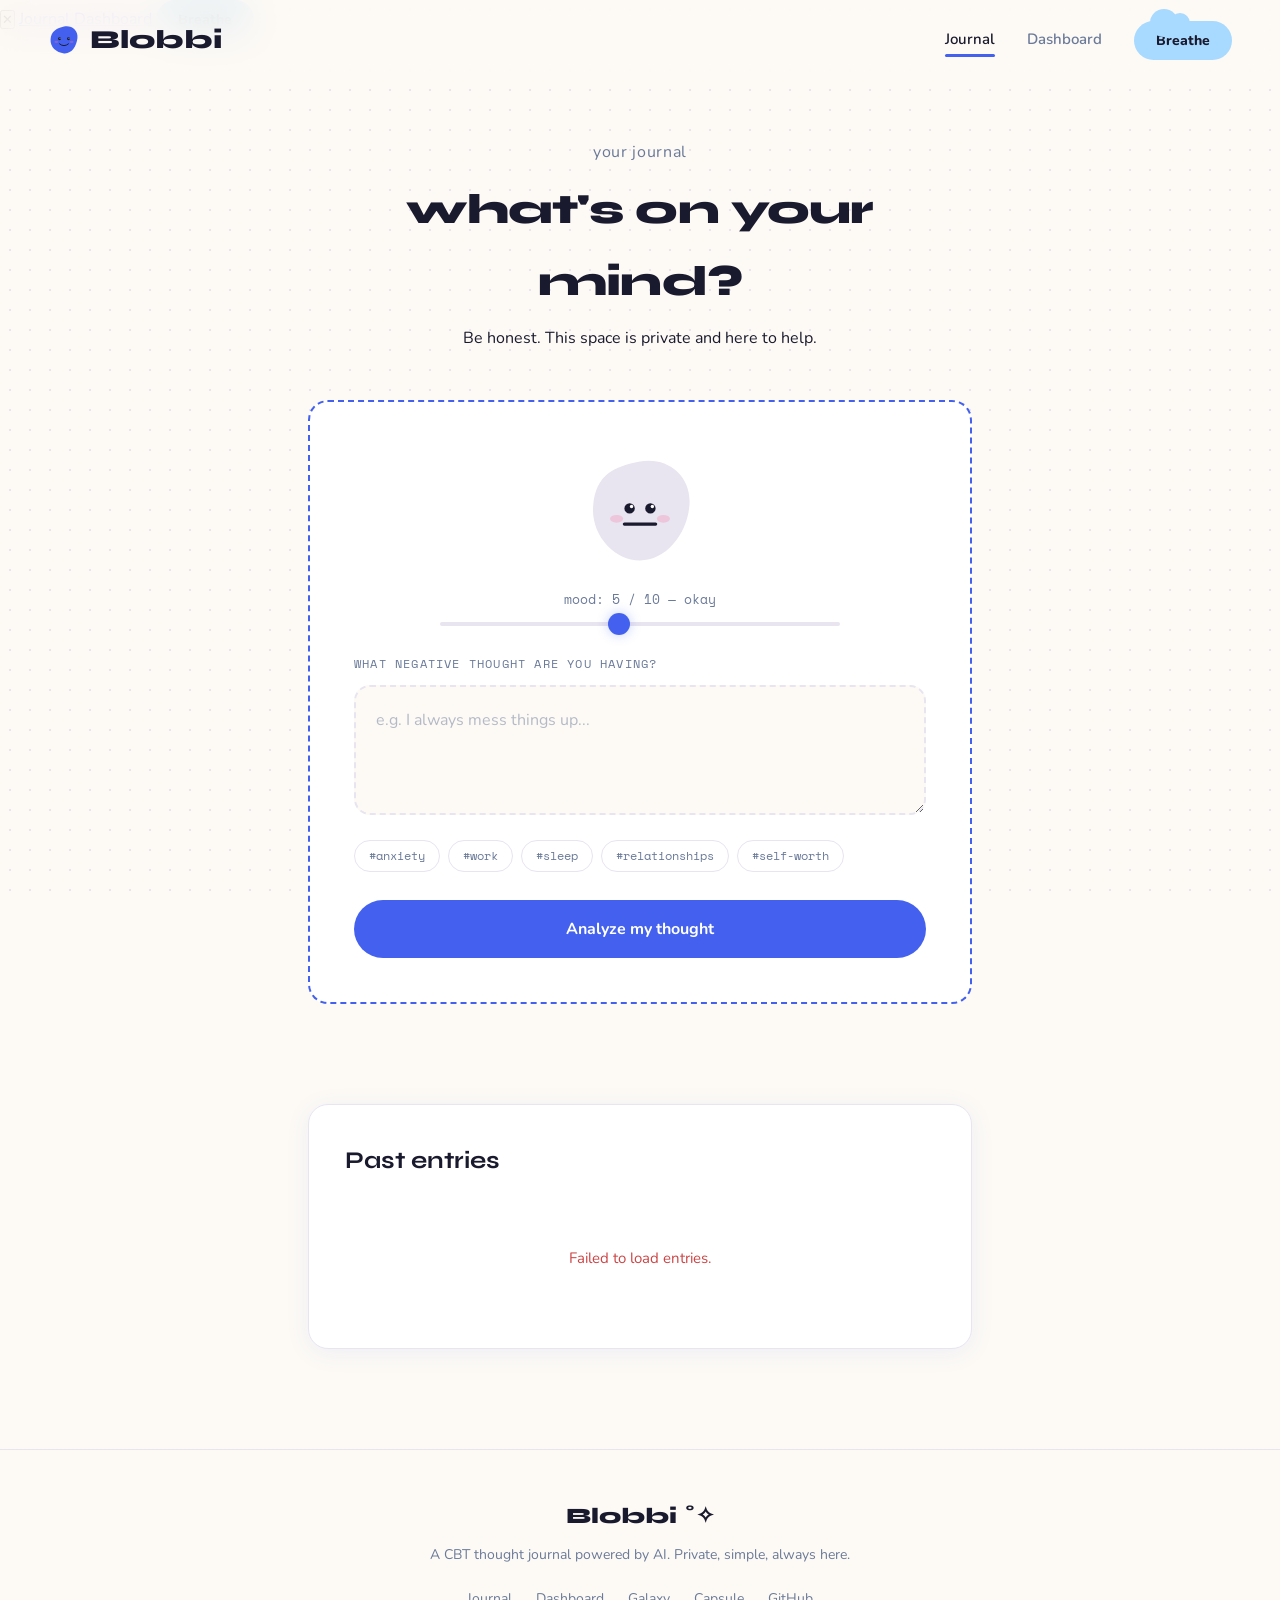
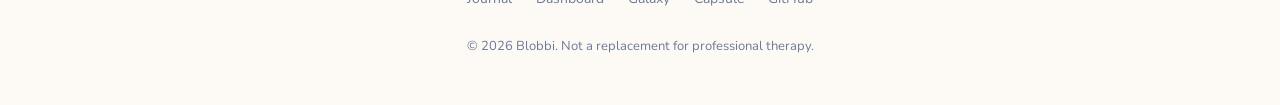
==== commit 023f3947: "refactor: remove floating breathe button, galaxy, capsule pages - Remove floating '˚ breathe' button" ====
--- a/frontend/index.html
+++ b/frontend/index.html
@@ -543,17 +543,6 @@
         /* ============================================================
            Breath Bubble
            ============================================================ */
-        .breathe-btn {
-            position: fixed; bottom: 24px; right: 24px; z-index: 90;
-            font-family: var(--font-body); font-size: 14px; font-weight: 700;
-            color: #fff; background: var(--color-primary);
-            padding: 12px 24px; border-radius: var(--radius-pill);
-            border: none; cursor: pointer;
-            box-shadow: 0 4px 16px rgba(67, 97, 238, 0.3);
-            transition: transform 0.2s ease, box-shadow 0.2s ease;
-        }
-        .breathe-btn:hover { transform: scale(1.04); box-shadow: 0 6px 24px rgba(67, 97, 238, 0.4); }
-
         .breathe-overlay {
             position: fixed; inset: 0; z-index: 1000;
             background: rgba(253, 250, 245, 0.95);
@@ -755,8 +744,6 @@
         <div class="nav-links" id="navLinks">
             <a href="/" class="active">Journal</a>
             <a href="dashboard.html">Dashboard</a>
-            <a href="galaxy.html">Galaxy</a>
-            <a href="capsule.html">Capsule</a>
             <button class="breathe-nav-btn" onclick="openBreathe()">Breathe</button>
         </div>
         <button class="nav-toggle" id="navToggle" aria-label="Toggle menu">
@@ -769,8 +756,6 @@
         <button class="mobile-menu-close" id="mobileMenuClose" aria-label="Close menu">✕</button>
         <a href="/" class="active">Journal</a>
         <a href="dashboard.html">Dashboard</a>
-        <a href="galaxy.html">Galaxy</a>
-        <a href="capsule.html">Capsule</a>
         <button class="breathe-nav-btn" onclick="openBreathe(); closeMobileMenu();">Breathe</button>
     </div>
 
@@ -860,9 +845,6 @@
             &copy; 2026 Blobbi. Not a replacement for professional therapy.
         </div>
     </footer>
-
-    <!-- Breath Bubble button -->
-    <button class="breathe-btn" id="breatheBtn" onclick="openBreathe()">˚ breathe</button>
 
     <!-- Breath overlay -->
     <div class="breathe-overlay" id="breatheOverlay">
@@ -1090,9 +1072,9 @@
 
         const phases = [
             { label: 'Inhale',  duration: 4000, scale: 1.3, color: '#4361EE', glowSize: 32, glowColor: '#4361EE66' },
-            { label: 'Hold',    duration: 2000, scale: 1.3, color: '#C8F542', glowSize: 32, glowColor: '#C8F54266' },
-            { label: 'Exhale',  duration: 6000, scale: 1.0, color: '#A8DAFF', glowSize: 8,  glowColor: '#A8DAFF33' },
-            { label: 'Rest',    duration: 1000, scale: 1.0, color: '#A8DAFF', glowSize: 8,  glowColor: '#A8DAFF33' },
+            { label: 'Hold',    duration: 3000, scale: 1.3, color: '#C8F542', glowSize: 32, glowColor: '#C8F54266' },
+            { label: 'Exhale',  duration: 4000, scale: 1.0, color: '#A8DAFF', glowSize: 8,  glowColor: '#A8DAFF33' },
+            { label: 'Hold',    duration: 3000, scale: 1.0, color: '#E8E4F0', glowSize: 8,  glowColor: '#E8E4F033' },
         ];
 
         function openBreathe() {
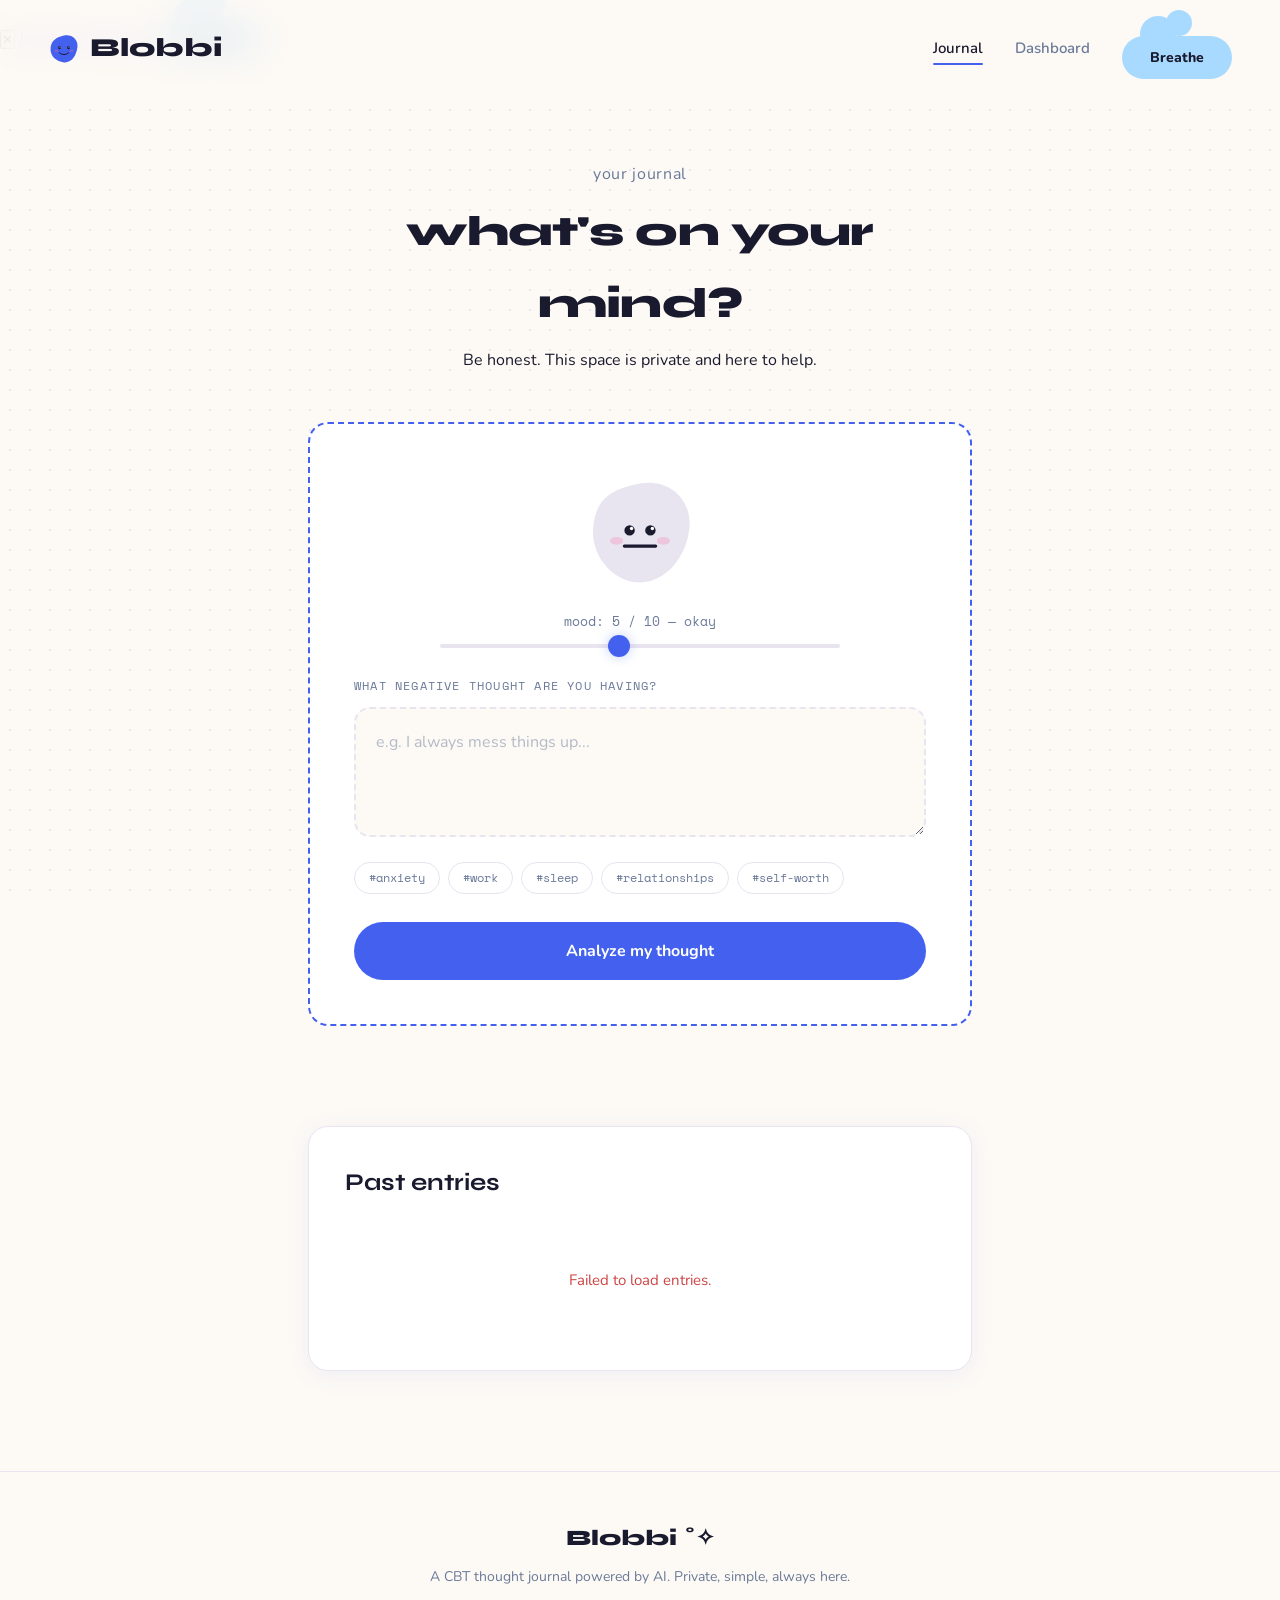
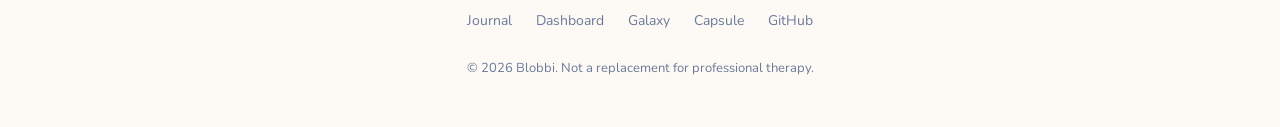
==== commit 0316ec50: "fix: breathe cloud button text overlap, remove capsule win - Restructured breathe button with wrappe" ====
--- a/frontend/index.html
+++ b/frontend/index.html
@@ -134,11 +134,34 @@
         .nav-links a.active::after { width: 100%; }
 
         /* Breathe cloud button in nav */
-        .breathe-nav-btn {
+        .breathe-btn-wrap {
             position: relative;
+            display: inline-block;
+            padding-top: 18px;
+        }
+        .breathe-btn-wrap::before,
+        .breathe-btn-wrap::after {
+            content: '';
+            position: absolute;
+            background: #A8DAFF;
+            border-radius: 50%;
+            z-index: 0;
+        }
+        .breathe-btn-wrap::before {
+            width: 36px; height: 36px;
+            left: 18px; top: -2px;
+        }
+        .breathe-btn-wrap::after {
+            width: 26px; height: 26px;
+            left: 44px; top: -8px;
+        }
+        .breathe-btn-wrap .breathe-nav-btn {
+            position: relative;
+            z-index: 1;
+            display: block;
             background: #A8DAFF;
             border-radius: 50px;
-            padding: 10px 22px;
+            padding: 12px 28px;
             font-family: 'Nunito', sans-serif;
             font-weight: 800;
             font-size: 14px;
@@ -146,32 +169,17 @@
             border: none;
             cursor: pointer;
             text-decoration: none;
+            white-space: nowrap;
             animation: cloud-float 3s ease-in-out infinite;
             transition: background 0.3s ease, color 0.3s ease, transform 0.3s ease;
         }
-        .breathe-nav-btn::before,
-        .breathe-nav-btn::after {
-            content: '';
-            position: absolute;
-            background: #A8DAFF;
-            border-radius: 50%;
-            transition: background 0.3s ease;
-        }
-        .breathe-nav-btn::before {
-            width: 28px; height: 28px;
-            top: -12px; left: 16px;
-        }
-        .breathe-nav-btn::after {
-            width: 20px; height: 20px;
-            top: -8px; left: 36px;
-        }
-        .breathe-nav-btn:hover {
+        .breathe-btn-wrap .breathe-nav-btn:hover {
             background: #4361EE;
             color: #fff;
             transform: scale(1.05);
         }
-        .breathe-nav-btn:hover::before,
-        .breathe-nav-btn:hover::after {
+        .breathe-btn-wrap:hover::before,
+        .breathe-btn-wrap:hover::after {
             background: #4361EE;
         }
 
@@ -702,10 +710,9 @@
             }
             .mobile-menu a:hover { background: var(--color-bg); }
 
-            .mobile-menu .breathe-nav-btn {
+            .mobile-menu .breathe-btn-wrap {
                 display: inline-block;
                 margin: 24px auto;
-                animation: cloud-float 3s ease-in-out infinite;
             }
 
             .section { padding: 64px 24px; }
@@ -744,7 +751,9 @@
         <div class="nav-links" id="navLinks">
             <a href="/" class="active">Journal</a>
             <a href="dashboard.html">Dashboard</a>
-            <button class="breathe-nav-btn" onclick="openBreathe()">Breathe</button>
+            <div class="breathe-btn-wrap">
+                <button class="breathe-nav-btn" onclick="openBreathe()">Breathe</button>
+            </div>
         </div>
         <button class="nav-toggle" id="navToggle" aria-label="Toggle menu">
             <span></span><span></span><span></span>
@@ -756,7 +765,9 @@
         <button class="mobile-menu-close" id="mobileMenuClose" aria-label="Close menu">✕</button>
         <a href="/" class="active">Journal</a>
         <a href="dashboard.html">Dashboard</a>
-        <button class="breathe-nav-btn" onclick="openBreathe(); closeMobileMenu();">Breathe</button>
+        <div class="breathe-btn-wrap">
+            <button class="breathe-nav-btn" onclick="openBreathe(); closeMobileMenu();">Breathe</button>
+        </div>
     </div>
 
     <!-- ============================================================
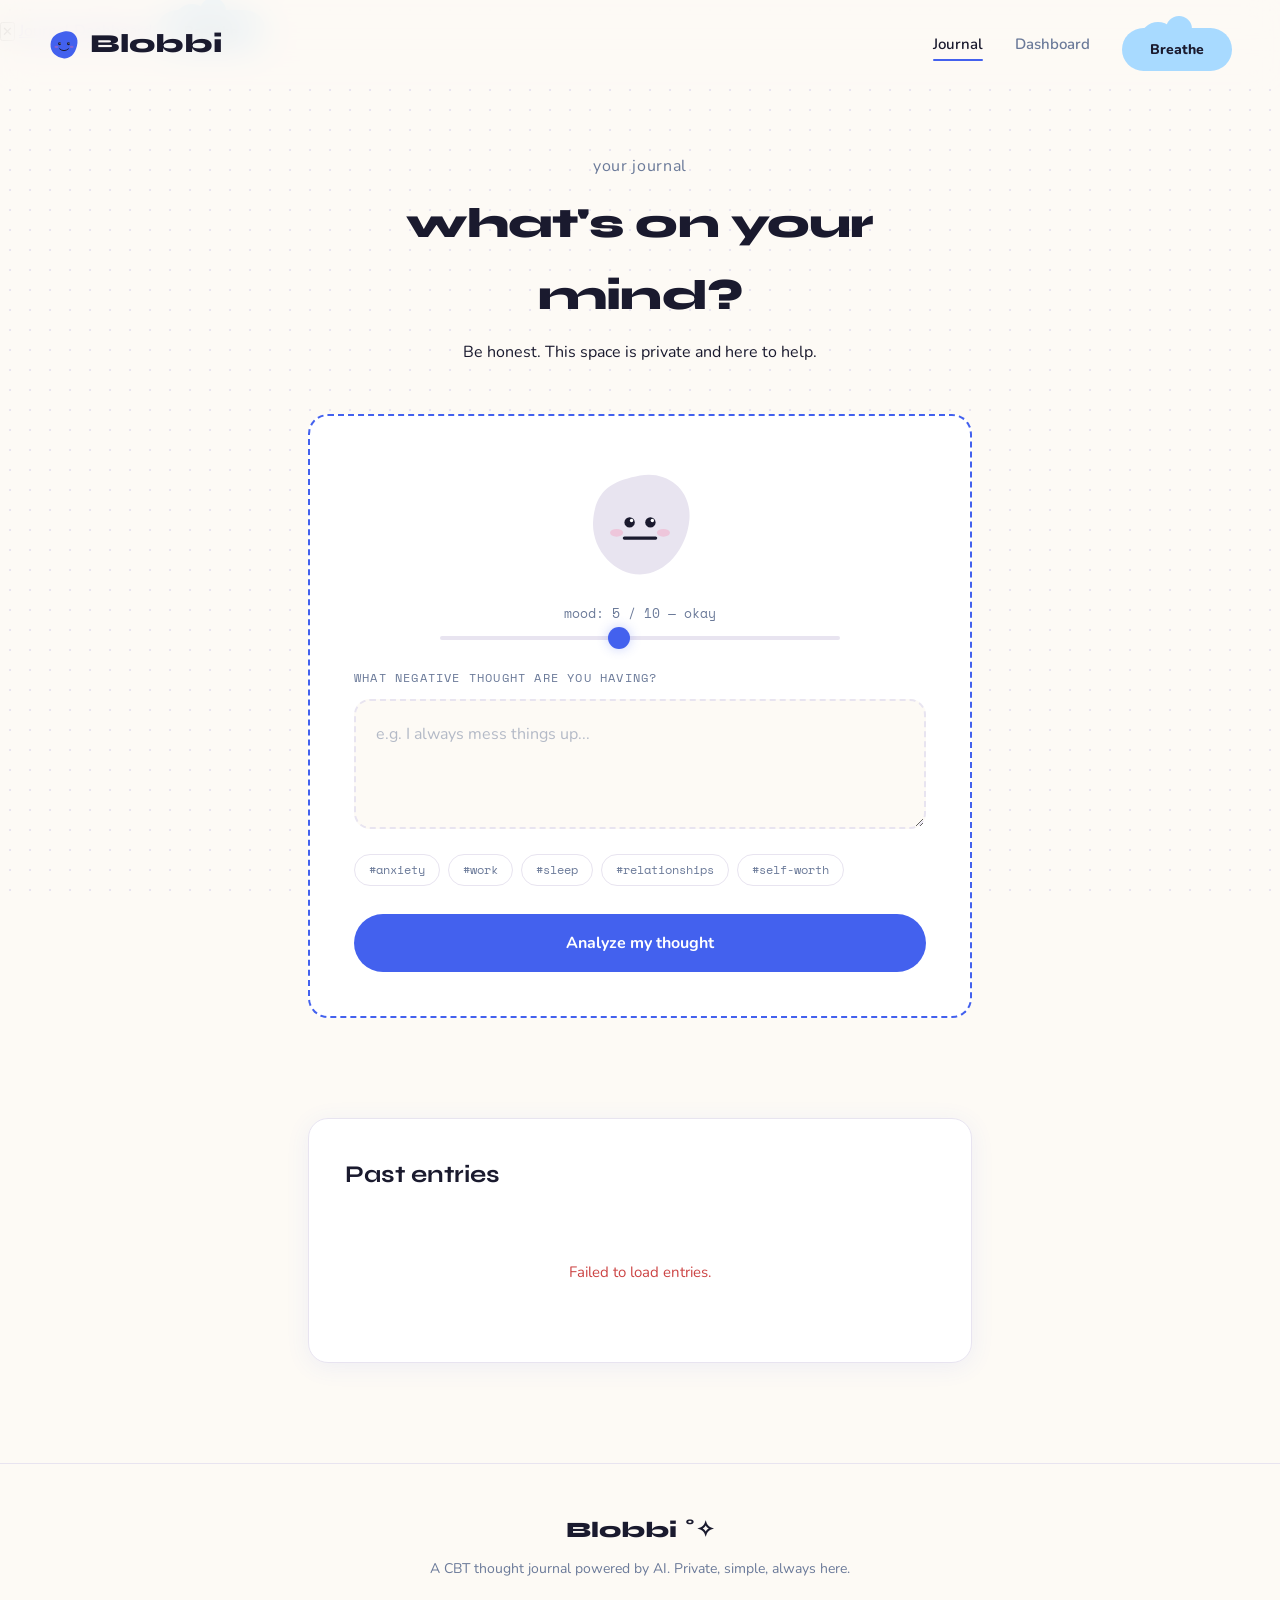
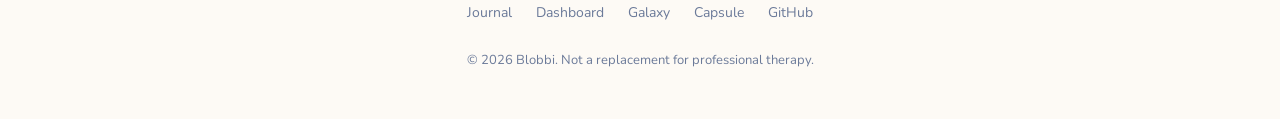
==== commit 1e7ad14a: "fix: lower cloud bumps on breathe button - Reduced wrapper padding-top from 18px to 10px - Moved ::b" ====
--- a/frontend/index.html
+++ b/frontend/index.html
@@ -137,7 +137,8 @@
         .breathe-btn-wrap {
             position: relative;
             display: inline-block;
-            padding-top: 18px;
+            padding-top: 10px;
+            animation: cloud-float 3s ease-in-out infinite;
         }
         .breathe-btn-wrap::before,
         .breathe-btn-wrap::after {
@@ -146,14 +147,15 @@
             background: #A8DAFF;
             border-radius: 50%;
             z-index: 0;
+            transition: background 0.3s ease;
         }
         .breathe-btn-wrap::before {
             width: 36px; height: 36px;
-            left: 18px; top: -2px;
+            left: 18px; top: 4px;
         }
         .breathe-btn-wrap::after {
             width: 26px; height: 26px;
-            left: 44px; top: -8px;
+            left: 44px; top: -2px;
         }
         .breathe-btn-wrap .breathe-nav-btn {
             position: relative;
@@ -170,13 +172,11 @@
             cursor: pointer;
             text-decoration: none;
             white-space: nowrap;
-            animation: cloud-float 3s ease-in-out infinite;
-            transition: background 0.3s ease, color 0.3s ease, transform 0.3s ease;
+            transition: background 0.3s ease, color 0.3s ease;
         }
         .breathe-btn-wrap .breathe-nav-btn:hover {
             background: #4361EE;
             color: #fff;
-            transform: scale(1.05);
         }
         .breathe-btn-wrap:hover::before,
         .breathe-btn-wrap:hover::after {
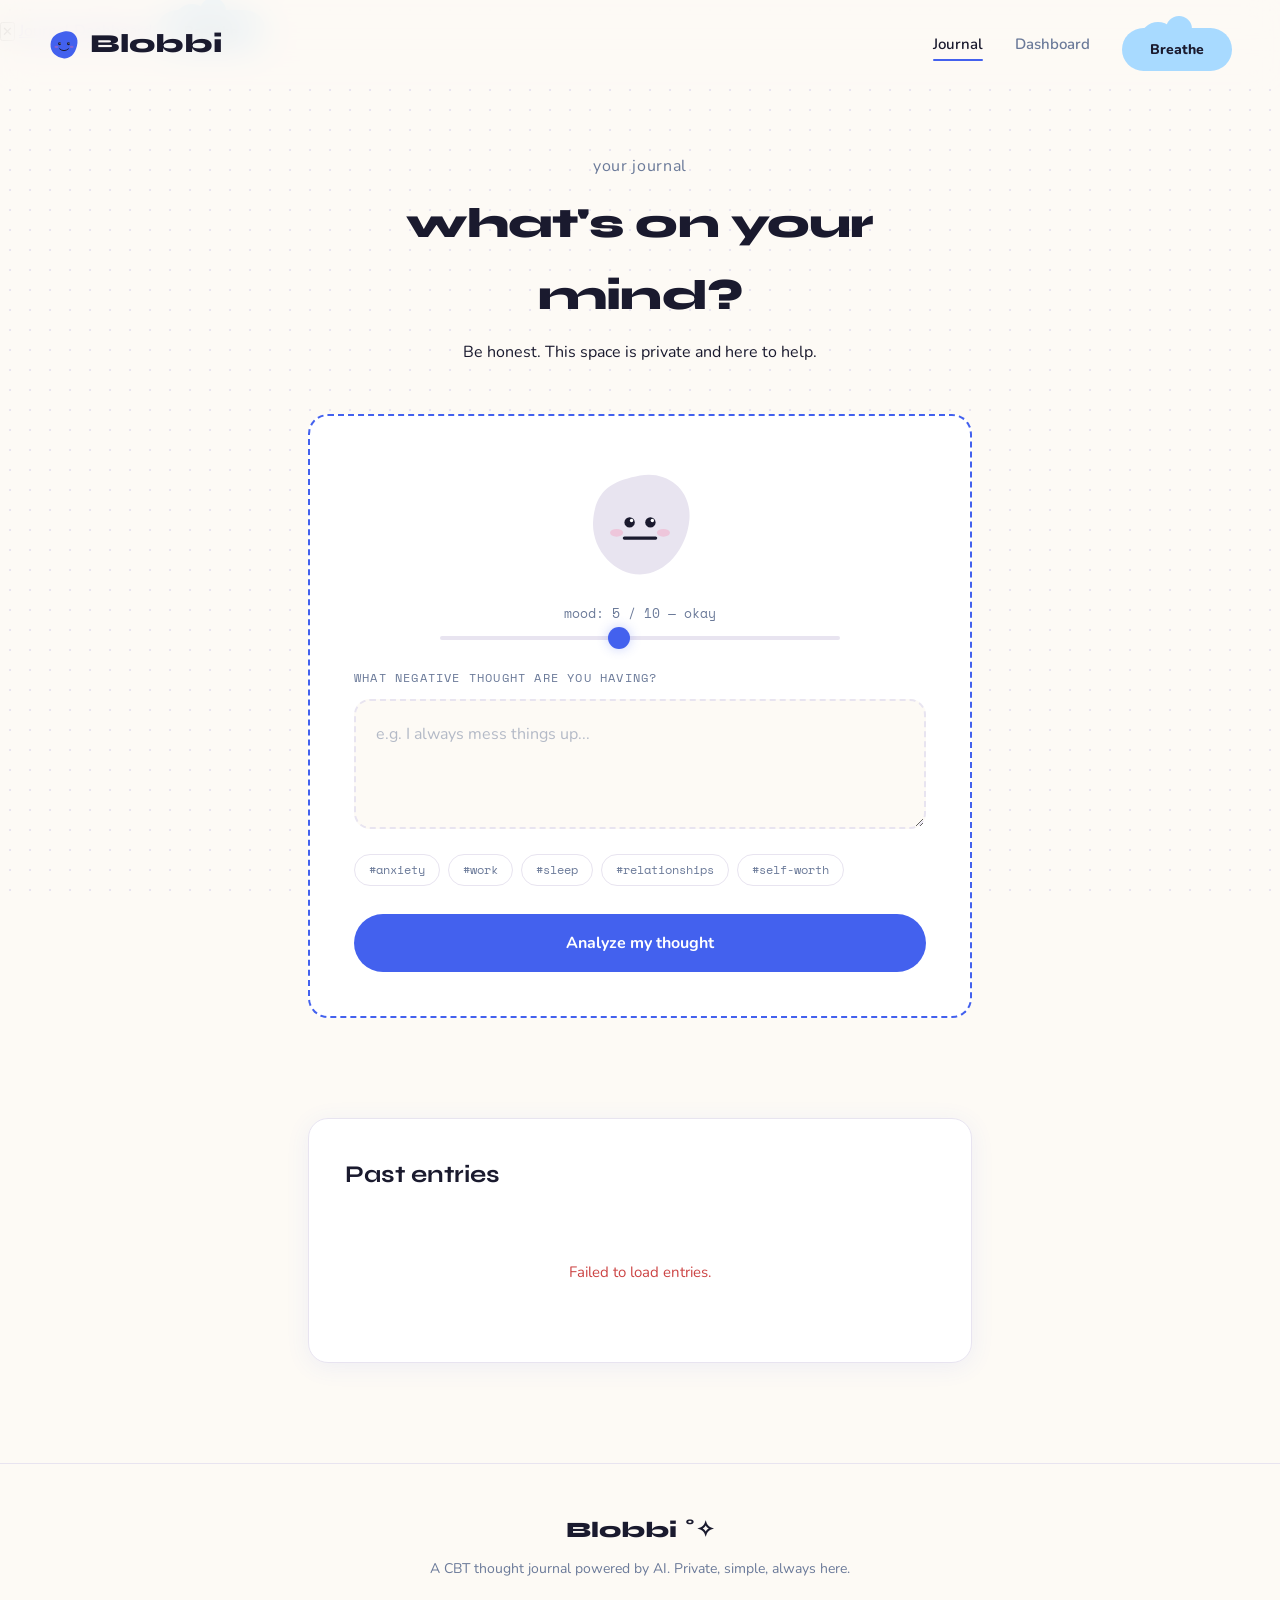
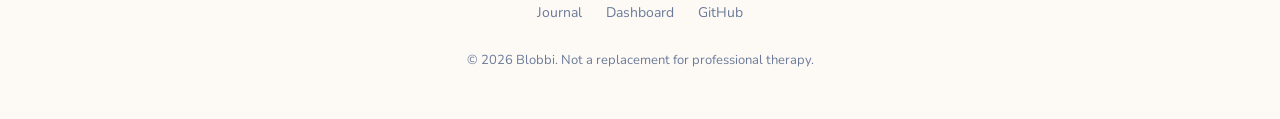
==== commit 0a1cb80b: "fix: remove Galaxy and Capsule links from footer Co-authored-by: Qwen-Coder <qwen-coder@alibabacloud" ====
--- a/frontend/index.html
+++ b/frontend/index.html
@@ -848,8 +848,6 @@
         <div class="footer-links">
             <a href="#journal">Journal</a>
             <a href="dashboard.html">Dashboard</a>
-            <a href="galaxy.html">Galaxy</a>
-            <a href="capsule.html">Capsule</a>
             <a href="https://github.com/fedyann/se-toolkit-hackathon" target="_blank">GitHub</a>
         </div>
         <div class="footer-bottom">
